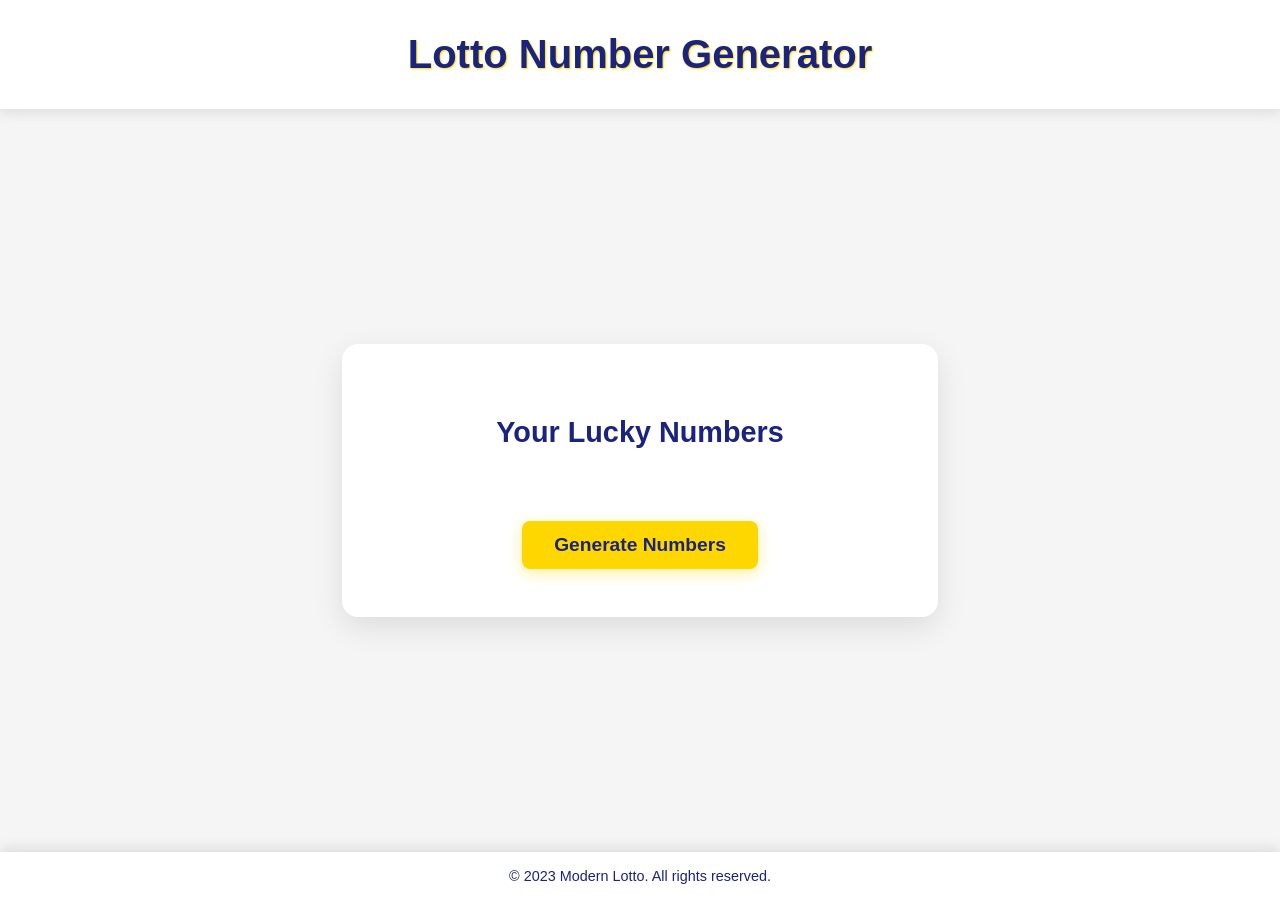
==== index.html @ 57aaaeac "Initial commit" ====
<!DOCTYPE html>
<html lang="ko">
<head>
    <meta charset="UTF-8">
    <meta name="viewport" content="width=device-width, initial-scale=1.0">
    <title>Lotto Number Generator</title>
    <link rel="stylesheet" href="style.css">
</head>
<body>
    <header>
        <h1>Lotto Number Generator</h1>
    </header>
    <main>
        <div class="lotto-container">
            <h2>Your Lucky Numbers</h2>
            <div id="lotto-numbers" class="lotto-numbers">
                <!-- Lotto numbers will be inserted here -->
            </div>
            <button id="generate-btn">Generate Numbers</button>
        </div>
    </main>
    <footer>
        <p>&copy; 2023 Modern Lotto. All rights reserved.</p>
    </footer>
    <script src="main.js"></script>
</body>
</html>
---- style.css ----
:root {
    --primary-color: #1A237E;
    --secondary-color: #FFFFFF;
    --accent-color: #FFD700;
    --light-gray: #F5F5F5;
    --shadow-color: rgba(0, 0, 0, 0.1);
}

body {
    font-family: 'Noto Sans KR', sans-serif;
    background-color: var(--light-gray);
    color: var(--primary-color);
    margin: 0;
    padding: 0;
    display: flex;
    flex-direction: column;
    align-items: center;
    min-height: 100vh;
    background-image: subtle-noise-texture.png;
    text-align: center;
}

header {
    width: 100%;
    padding: 2rem 0;
    background-color: var(--secondary-color);
    box-shadow: 0 4px 12px var(--shadow-color);
}

h1 {
    font-size: 2.5rem;
    font-weight: 700;
    margin: 0;
    color: var(--primary-color);
    text-shadow: 1px 1px 2px var(--accent-color);
}

main {
    flex: 1;
    display: flex;
    justify-content: center;
    align-items: center;
    padding: 2rem;
}

.lotto-container {
    background-color: var(--secondary-color);
    padding: 3rem;
    border-radius: 16px;
    box-shadow: 0 10px 30px var(--shadow-color);
    text-align: center;
    max-width: 90%;
    width: 500px;
}

h2 {
    font-size: 1.8rem;
    margin-bottom: 2rem;
    color: var(--primary-color);
}

.lotto-numbers {
    display: flex;
    justify-content: center;
    gap: 1rem;
    margin-bottom: 2.5rem;
    flex-wrap: wrap;
}

.lotto-ball {
    width: 60px;
    height: 60px;
    border-radius: 50%;
    background-color: var(--primary-color);
    color: var(--secondary-color);
    display: flex;
    justify-content: center;
    align-items: center;
    font-size: 1.5rem;
    font-weight: 700;
    box-shadow: inset 0 -4px 8px rgba(0,0,0,0.3), 0 4px 8px rgba(0,0,0,0.2);
    transform-style: preserve-3d;
    transition: transform 0.5s ease;
}

.lotto-ball:hover {
    transform: translateY(-5px) rotateX(10deg);
}

#generate-btn {
    background-color: var(--accent-color);
    color: var(--primary-color);
    font-size: 1.2rem;
    font-weight: 700;
    padding: 0.8rem 2rem;
    border: none;
    border-radius: 8px;
    cursor: pointer;
    transition: all 0.3s ease;
    box-shadow: 0 4px 15px rgba(255, 215, 0, 0.4);
}

#generate-btn:hover {
    background-color: #FFC107;
    box-shadow: 0 6px 20px rgba(255, 215, 0, 0.6);
    transform: translateY(-2px);
}

footer {
    width: 100%;
    padding: 1rem 0;
    background-color: var(--secondary-color);
    box-shadow: 0 -4px 12px var(--shadow-color);
    margin-top: auto;
}

p {
    margin: 0;
    font-size: 0.9rem;
    color: var(--primary-color);
}

@media (max-width: 600px) {
    h1 {
        font-size: 2rem;
    }

    .lotto-container {
        padding: 2rem;
    }

    h2 {
        font-size: 1.5rem;
    }

    .lotto-ball {
        width: 45px;
        height: 45px;
        font-size: 1.2rem;
    }

    #generate-btn {
        font-size: 1rem;
        padding: 0.7rem 1.5rem;
    }
}
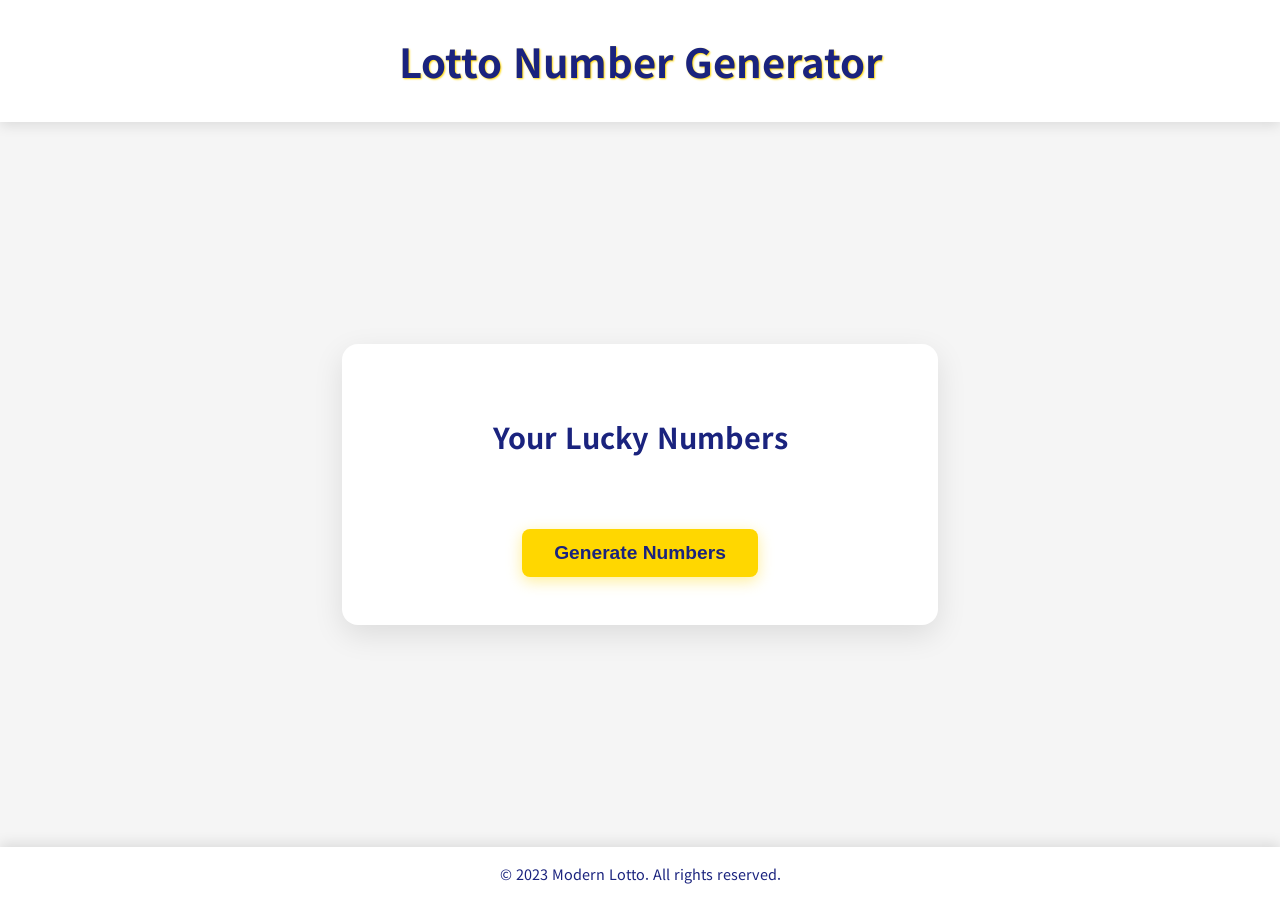
==== commit d5fe4107: "style: apply Noto Sans KR font" ====
--- a/index.html
+++ b/index.html
@@ -4,6 +4,9 @@
     <meta charset="UTF-8">
     <meta name="viewport" content="width=device-width, initial-scale=1.0">
     <title>Lotto Number Generator</title>
+    <link rel="preconnect" href="https://fonts.googleapis.com">
+    <link rel="preconnect" href="https://fonts.gstatic.com" crossorigin>
+    <link href="https://fonts.googleapis.com/css2?family=Noto+Sans+KR:wght@400;700&display=swap" rel="stylesheet">
     <link rel="stylesheet" href="style.css">
 </head>
 <body>
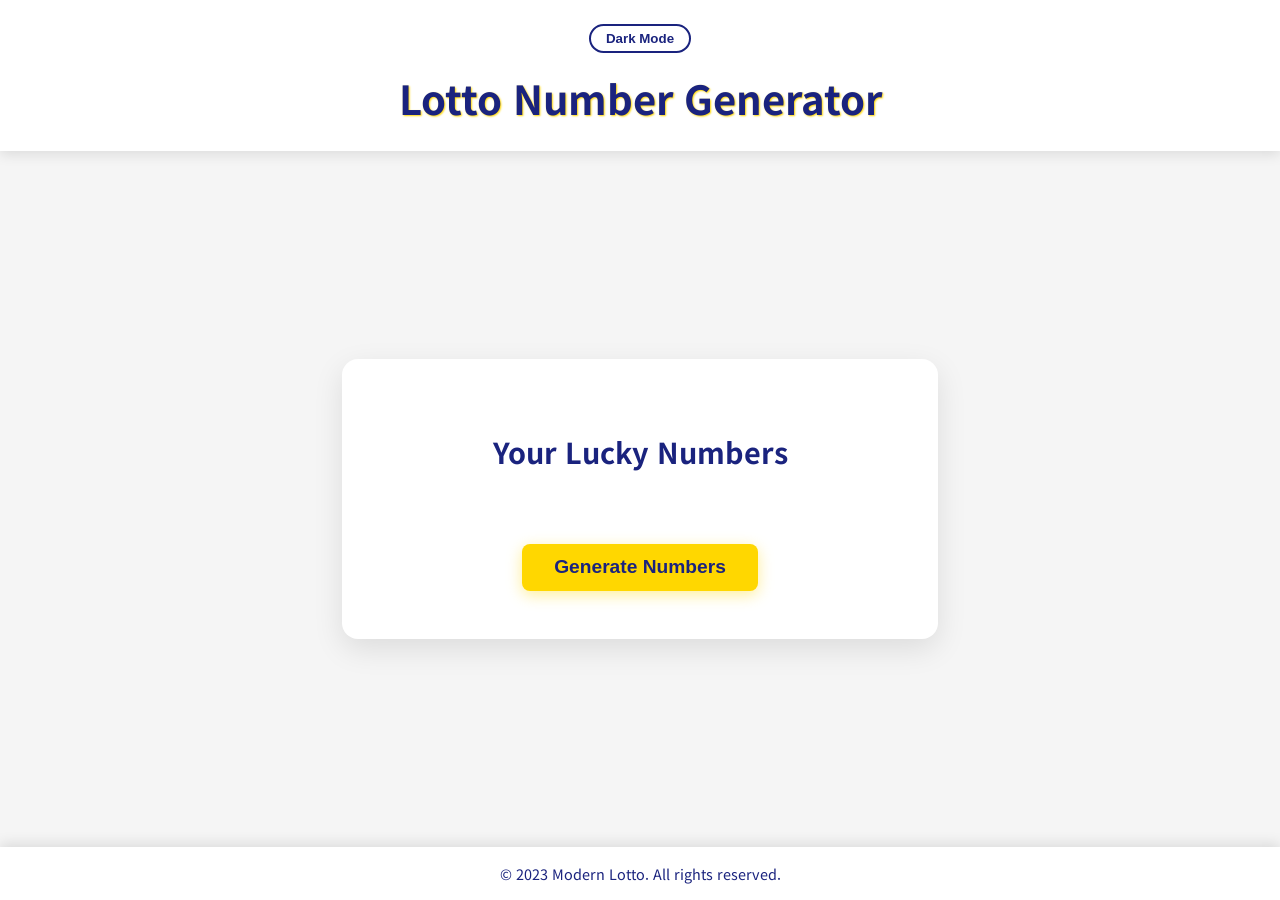
==== commit 2cdd6b0b: "feat: add dark/light mode toggle functionality" ====
--- a/index.html
+++ b/index.html
@@ -11,6 +11,9 @@
 </head>
 <body>
     <header>
+        <div class="theme-switch-wrapper">
+            <button id="theme-toggle">Dark Mode</button>
+        </div>
         <h1>Lotto Number Generator</h1>
     </header>
     <main>
--- a/style.css
+++ b/style.css
@@ -1,31 +1,77 @@
-
 :root {
+    /* Default: Light Mode */
+    --bg-color: #F5F5F5;
+    --container-bg: #FFFFFF;
+    --text-color: #1A237E;
     --primary-color: #1A237E;
     --secondary-color: #FFFFFF;
     --accent-color: #FFD700;
-    --light-gray: #F5F5F5;
     --shadow-color: rgba(0, 0, 0, 0.1);
+    --footer-bg: #FFFFFF;
+    --header-bg: #FFFFFF;
+    --ball-shadow: rgba(0,0,0,0.2);
+}
+
+[data-theme='dark'] {
+    /* Dark Mode */
+    --bg-color: #121212;
+    --container-bg: #1E1E1E;
+    --text-color: #E0E0E0;
+    --primary-color: #3F51B5;
+    --secondary-color: #FFFFFF;
+    --accent-color: #FFD700;
+    --shadow-color: rgba(0, 0, 0, 0.5);
+    --footer-bg: #1E1E1E;
+    --header-bg: #1E1E1E;
+    --ball-shadow: rgba(0,0,0,0.6);
 }
 
 body {
     font-family: 'Noto Sans KR', sans-serif;
-    background-color: var(--light-gray);
-    color: var(--primary-color);
+    background-color: var(--bg-color);
+    color: var(--text-color);
     margin: 0;
     padding: 0;
     display: flex;
     flex-direction: column;
     align-items: center;
     min-height: 100vh;
-    background-image: subtle-noise-texture.png;
+    transition: background-color 0.3s ease, color 0.3s ease;
     text-align: center;
 }
 
 header {
     width: 100%;
-    padding: 2rem 0;
-    background-color: var(--secondary-color);
+    padding: 1.5rem 0;
+    background-color: var(--header-bg);
     box-shadow: 0 4px 12px var(--shadow-color);
+    display: flex;
+    flex-direction: column;
+    align-items: center;
+    gap: 1rem;
+    transition: background-color 0.3s ease;
+}
+
+.theme-switch-wrapper {
+    display: flex;
+    align-items: center;
+    gap: 10px;
+}
+
+#theme-toggle {
+    background: none;
+    border: 2px solid var(--primary-color);
+    color: var(--primary-color);
+    padding: 5px 15px;
+    border-radius: 20px;
+    cursor: pointer;
+    font-weight: 700;
+    transition: all 0.3s ease;
+}
+
+#theme-toggle:hover {
+    background-color: var(--primary-color);
+    color: var(--secondary-color);
 }
 
 h1 {
@@ -45,13 +91,14 @@
 }
 
 .lotto-container {
-    background-color: var(--secondary-color);
+    background-color: var(--container-bg);
     padding: 3rem;
     border-radius: 16px;
     box-shadow: 0 10px 30px var(--shadow-color);
     text-align: center;
     max-width: 90%;
     width: 500px;
+    transition: background-color 0.3s ease, box-shadow 0.3s ease;
 }
 
 h2 {
@@ -68,29 +115,9 @@
     flex-wrap: wrap;
 }
 
-.lotto-ball {
-    width: 60px;
-    height: 60px;
-    border-radius: 50%;
-    background-color: var(--primary-color);
-    color: var(--secondary-color);
-    display: flex;
-    justify-content: center;
-    align-items: center;
-    font-size: 1.5rem;
-    font-weight: 700;
-    box-shadow: inset 0 -4px 8px rgba(0,0,0,0.3), 0 4px 8px rgba(0,0,0,0.2);
-    transform-style: preserve-3d;
-    transition: transform 0.5s ease;
-}
-
-.lotto-ball:hover {
-    transform: translateY(-5px) rotateX(10deg);
-}
-
 #generate-btn {
     background-color: var(--accent-color);
-    color: var(--primary-color);
+    color: #1A237E; /* Keep text dark for visibility on gold */
     font-size: 1.2rem;
     font-weight: 700;
     padding: 0.8rem 2rem;
@@ -110,15 +137,16 @@
 footer {
     width: 100%;
     padding: 1rem 0;
-    background-color: var(--secondary-color);
+    background-color: var(--footer-bg);
     box-shadow: 0 -4px 12px var(--shadow-color);
     margin-top: auto;
+    transition: background-color 0.3s ease;
 }
 
 p {
     margin: 0;
     font-size: 0.9rem;
-    color: var(--primary-color);
+    color: var(--text-color);
 }
 
 @media (max-width: 600px) {
@@ -134,12 +162,6 @@
         font-size: 1.5rem;
     }
 
-    .lotto-ball {
-        width: 45px;
-        height: 45px;
-        font-size: 1.2rem;
-    }
-
     #generate-btn {
         font-size: 1rem;
         padding: 0.7rem 1.5rem;
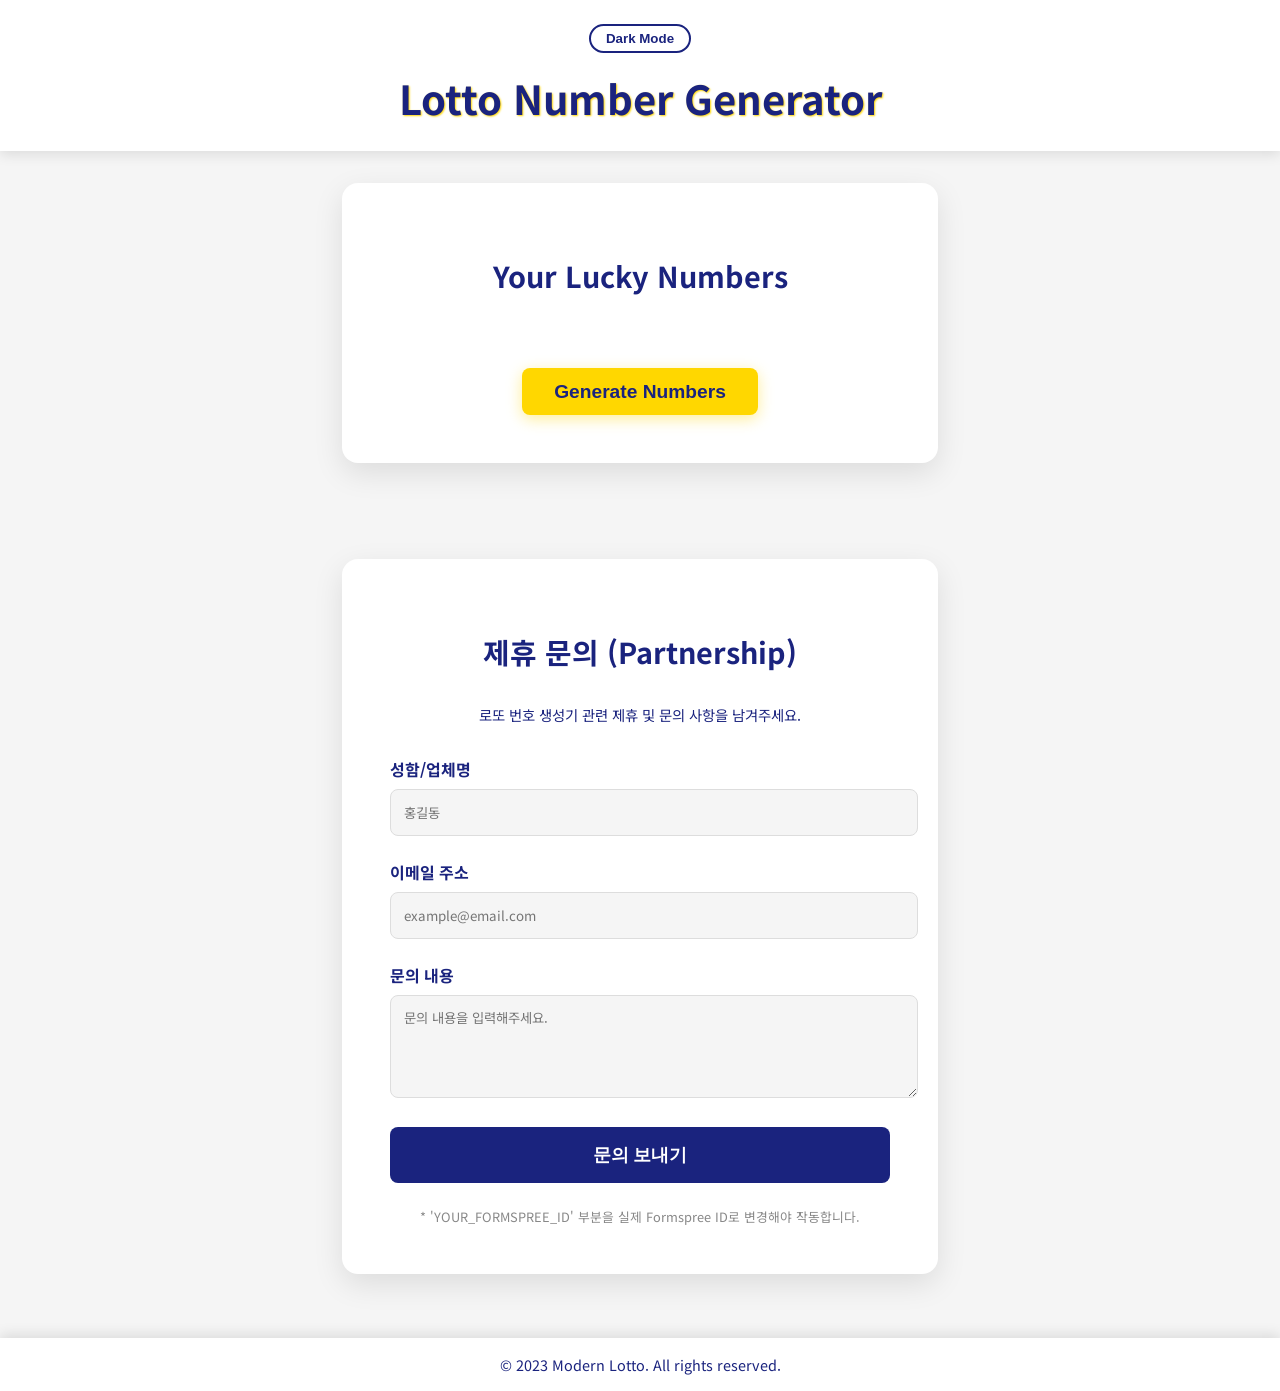
==== commit 3f779673: "feat: add partnership form with Formspree" ====
--- a/index.html
+++ b/index.html
@@ -25,6 +25,30 @@
             <button id="generate-btn">Generate Numbers</button>
         </div>
     </main>
+    <section class="partnership-section">
+        <div class="partnership-container">
+            <h2>제휴 문의 (Partnership)</h2>
+            <p>로또 번호 생성기 관련 제휴 및 문의 사항을 남겨주세요.</p>
+            <form action="https://formspree.io/f/xdalvqvl" method="POST" id="partnership-form">
+                <div class="input-group">
+                    <label for="name">성함/업체명</label>
+                    <input type="text" id="name" name="name" placeholder="홍길동" required>
+                </div>
+                <div class="input-group">
+                    <label for="email">이메일 주소</label>
+                    <input type="email" id="email" name="_replyto" placeholder="example@email.com" required>
+                </div>
+                <div class="input-group">
+                    <label for="message">문의 내용</label>
+                    <textarea id="message" name="message" rows="4" placeholder="문의 내용을 입력해주세요." required></textarea>
+                </div>
+                <!-- Formspree settings -->
+                <input type="hidden" name="_subject" value="새로운 제휴 문의가 접수되었습니다!">
+                <button type="submit" id="submit-btn">문의 보내기</button>
+            </form>
+            <p class="form-hint">* 'YOUR_FORMSPREE_ID' 부분을 실제 Formspree ID로 변경해야 작동합니다.</p>
+        </div>
+    </section>
     <footer>
         <p>&copy; 2023 Modern Lotto. All rights reserved.</p>
     </footer>
--- a/style.css
+++ b/style.css
@@ -167,3 +167,80 @@
         padding: 0.7rem 1.5rem;
     }
 }
+
+/* Partnership Section */
+.partnership-section {
+    width: 100%;
+    padding: 4rem 2rem;
+    display: flex;
+    justify-content: center;
+}
+
+.partnership-container {
+    background-color: var(--container-bg);
+    padding: 3rem;
+    border-radius: 16px;
+    box-shadow: 0 10px 30px var(--shadow-color);
+    text-align: center;
+    max-width: 90%;
+    width: 500px;
+    transition: background-color 0.3s ease;
+}
+
+#partnership-form {
+    text-align: left;
+    margin-top: 2rem;
+}
+
+.input-group {
+    margin-bottom: 1.5rem;
+}
+
+.input-group label {
+    display: block;
+    margin-bottom: 0.5rem;
+    font-weight: 700;
+    color: var(--primary-color);
+}
+
+.input-group input, 
+.input-group textarea {
+    width: 100%;
+    padding: 0.8rem;
+    border: 1px solid #ddd;
+    border-radius: 8px;
+    background-color: var(--bg-color);
+    color: var(--text-color);
+    font-family: inherit;
+    transition: border-color 0.3s ease;
+}
+
+.input-group input:focus, 
+.input-group textarea:focus {
+    outline: none;
+    border-color: var(--primary-color);
+}
+
+#submit-btn {
+    width: 100%;
+    background-color: var(--primary-color);
+    color: white;
+    padding: 1rem;
+    border: none;
+    border-radius: 8px;
+    font-size: 1.1rem;
+    font-weight: 700;
+    cursor: pointer;
+    transition: transform 0.2s ease, opacity 0.2s ease;
+}
+
+#submit-btn:hover {
+    opacity: 0.9;
+    transform: translateY(-2px);
+}
+
+.form-hint {
+    margin-top: 1.5rem;
+    font-size: 0.8rem;
+    color: #888;
+}
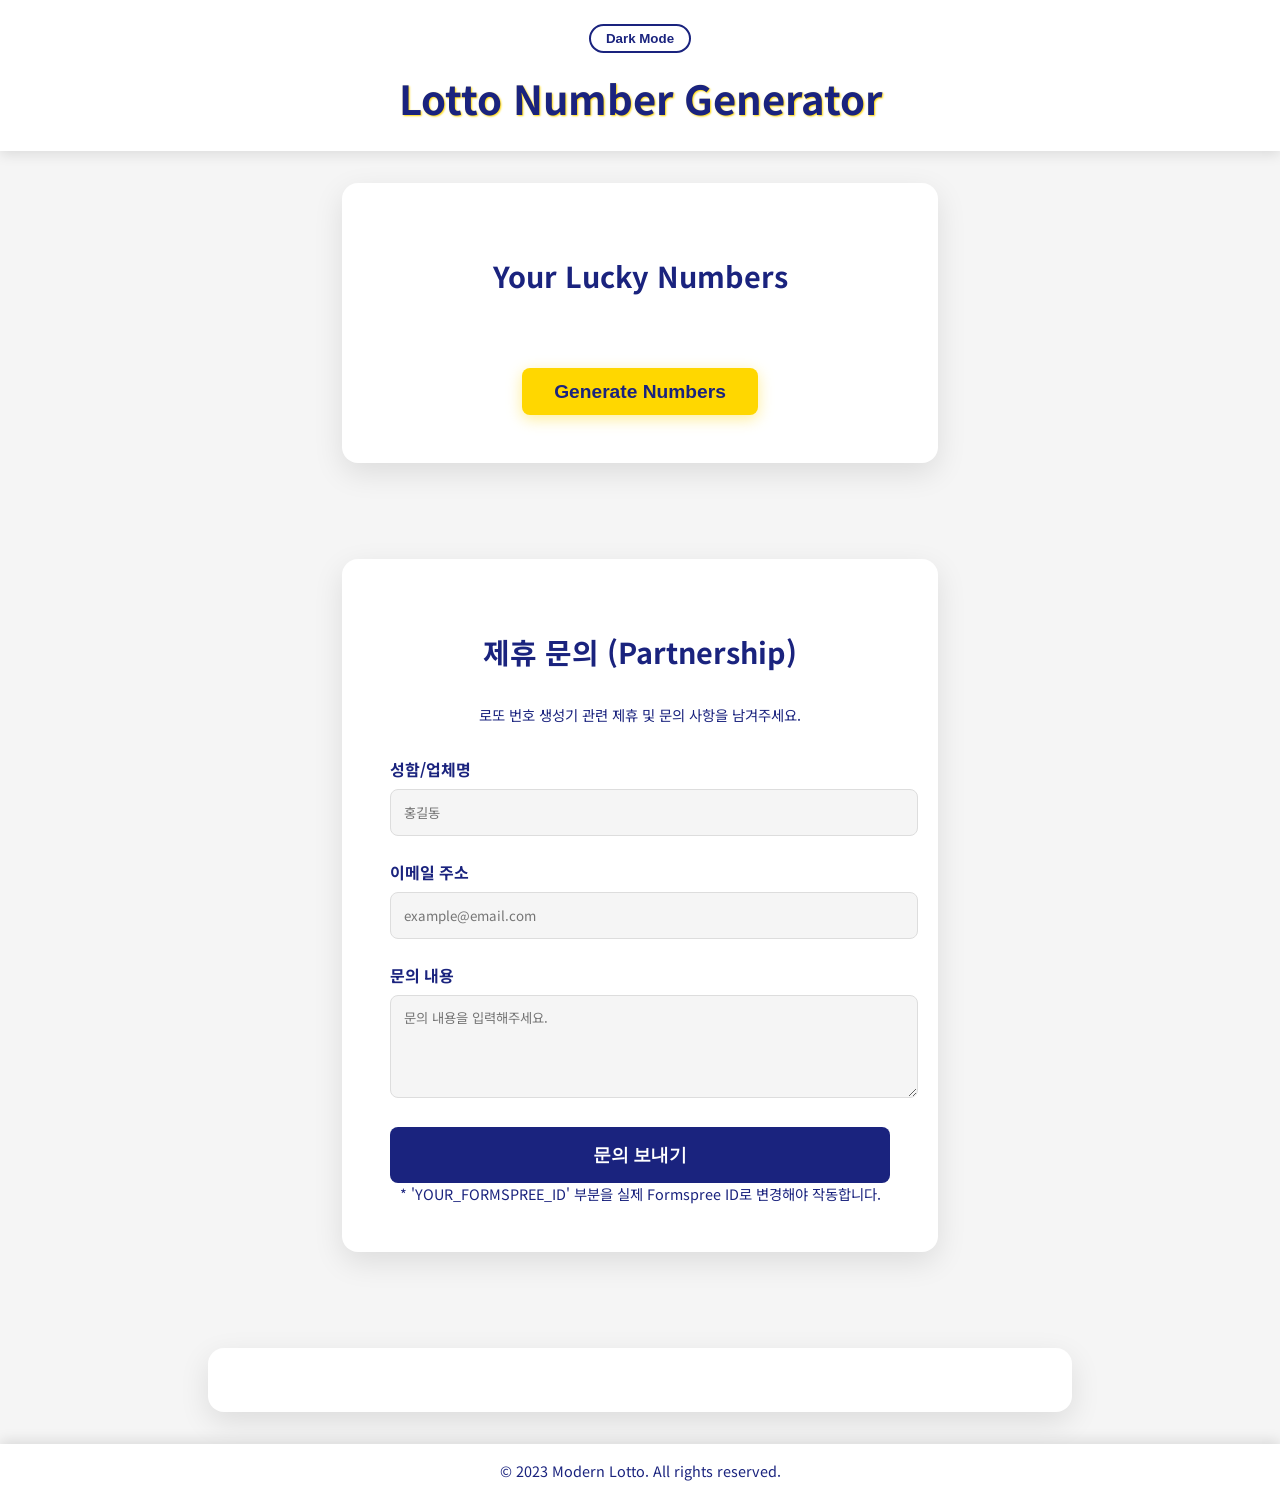
==== commit 6775f314: "feat: add Disqus comments section" ====
--- a/index.html
+++ b/index.html
@@ -49,6 +49,29 @@
             <p class="form-hint">* 'YOUR_FORMSPREE_ID' 부분을 실제 Formspree ID로 변경해야 작동합니다.</p>
         </div>
     </section>
+    <section class="comments-section">
+        <div class="comments-container">
+            <div id="disqus_thread"></div>
+            <script>
+                /**
+                *  RECOMMENDED CONFIGURATION VARIABLES: EDIT AND UNCOMMENT THE SECTION BELOW TO INSERT DYNAMIC VALUES FROM YOUR PLATFORM OR CMS.
+                *  LEARN WHY DEFINING THESE VARIABLES IS IMPORTANT: https://disqus.com/admin/universalcode/#configuration-variables    */
+                
+                var disqus_config = function () {
+                this.page.url = 'https://yoyopapamon.github.io/king/';  // Replace PAGE_URL with your page's canonical URL variable
+                this.page.identifier = 'king-lotto-main'; // Replace PAGE_IDENTIFIER with your page's unique identifier variable
+                };
+                
+                (function() { // DON'T EDIT BELOW THIS LINE
+                var d = document, s = d.createElement('script');
+                s.src = 'https://yoyopapa.disqus.com/embed.js';
+                s.setAttribute('data-timestamp', +new Date());
+                (d.head || d.body).appendChild(s);
+                })();
+            </script>
+            <noscript>Please enable JavaScript to view the <a href="https://disqus.com/?ref_noscript">comments powered by Disqus.</a></noscript>
+        </div>
+    </section>
     <footer>
         <p>&copy; 2023 Modern Lotto. All rights reserved.</p>
     </footer>
--- a/style.css
+++ b/style.css
@@ -239,8 +239,20 @@
     transform: translateY(-2px);
 }
 
-.form-hint {
-    margin-top: 1.5rem;
-    font-size: 0.8rem;
-    color: #888;
-}
+/* Comments Section */
+.comments-section {
+    width: 100%;
+    padding: 2rem;
+    display: flex;
+    justify-content: center;
+}
+
+.comments-container {
+    background-color: var(--container-bg);
+    padding: 2rem;
+    border-radius: 16px;
+    box-shadow: 0 10px 30px var(--shadow-color);
+    max-width: 90%;
+    width: 800px;
+    transition: background-color 0.3s ease;
+}
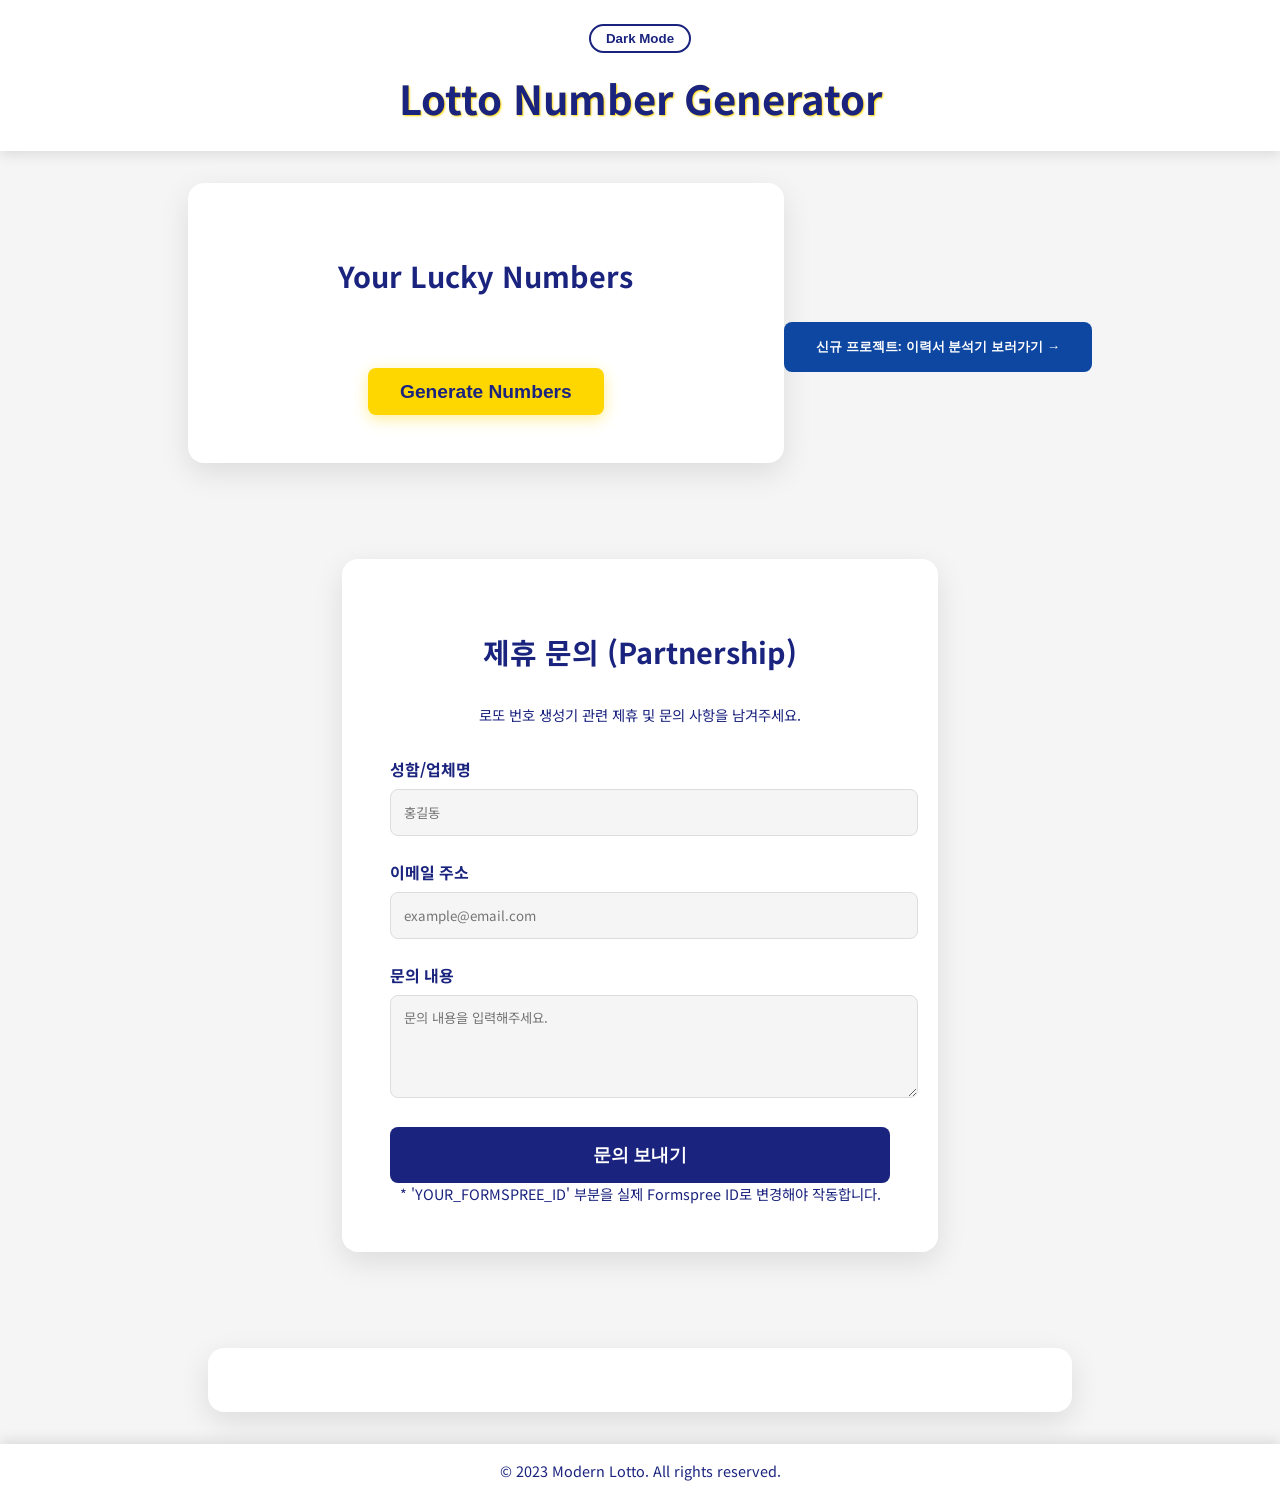
==== commit b373c371: "feat: start new project - Resume Analyzer" ====
--- a/index.html
+++ b/index.html
@@ -23,6 +23,14 @@
                 <!-- Lotto numbers will be inserted here -->
             </div>
             <button id="generate-btn">Generate Numbers</button>
+        </div>
+        
+        <div style="margin-top: 3rem;">
+            <a href="resume/index.html" style="text-decoration: none;">
+                <button style="background-color: #0D47A1; color: white; padding: 1rem 2rem; border: none; border-radius: 8px; cursor: pointer; font-weight: 700;">
+                    신규 프로젝트: 이력서 분석기 보러가기 →
+                </button>
+            </a>
         </div>
     </main>
     <section class="partnership-section">
